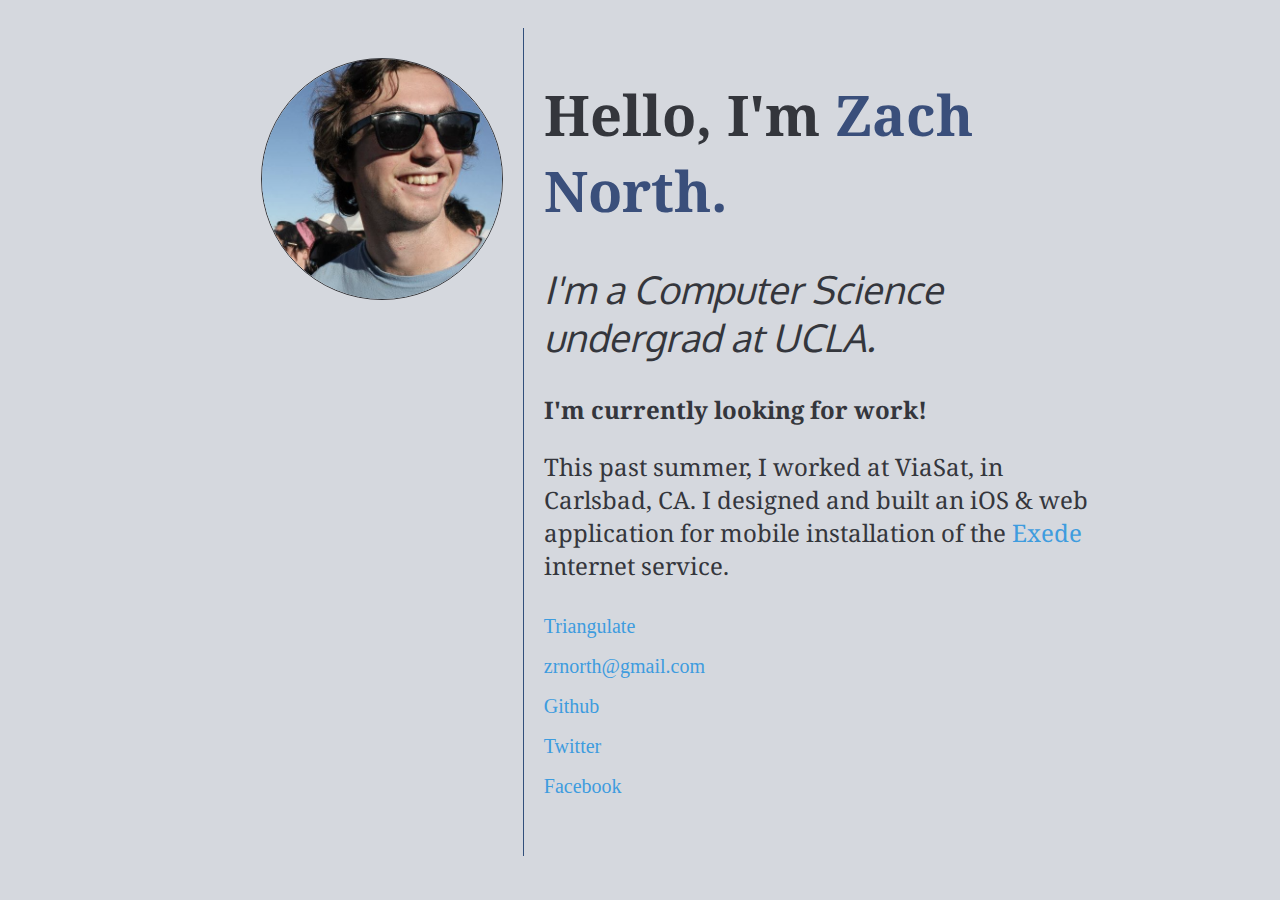
==== index.html @ e77fc56d "forgot a <br>" ====
<DOCTYPE html>
<head>
    <meta charset="utf-8">
    <meta name="viewport" content="width=device-width, initial-scale=1.0">
    <meta name="description" content="">
    <link href='http://fonts.googleapis.com/css?family=Noto+Serif|Oxygen' rel='stylesheet' type='text/css'>
    <link rel="stylesheet" href="style.css">
    <title>Zach North</title>

</head>
<body>
    <div id="image" class="content">
        <img src="profile.jpg" />
    </div>

    <div id="info" class="content">
        <h1>Hello, I'm <span class="name">Zach North.</span></h1>
        <h2>I'm a Computer Science undergrad at UCLA.</h2>

        <h3><strong>I'm currently looking for work!</strong></h3>

        <h3>This past summer, I worked at ViaSat, in Carlsbad, CA. I designed and built an iOS & web application for mobile installation of the <a href="http://www.exede.com/">Exede</a> internet service.
        </h3>
        <p>
            <a href="https://play.google.com/store/apps/details?id=io.zrn.tri&hl=en">Triangulate</a><br>
            <a href="mailto:zrnorth@gmail.com">zrnorth@gmail.com</a><br>
            <a href="http://www.github.com/zrnorth">Github</a><br>
            <a href="http://www.twitter.com/zrnorth">Twitter</a><br>
            <a href="http://www.facebook.com/zrnorth">Facebook</a><br>
        </p>
    </div>
</body>
</html>
---- style.css ----
body {
    min-width: 1135px;
    background-color: #d5d8de;
    color: #34363c;
    font-family:  'Noto Serif', sans-serif;
}

.content{
    float: left;
}

#image {
    background-color: white;
    border: 1px solid #34363c;
    width: 240px;
    height: 240px;
    border-radius:50%; 
    margin: 50px 20px 20px 20%;
    overflow: hidden;

    /* grayscale */
    -webkit-filter: grayscale(0.3); /* chrome, safari */
}

#image img {
    max-width: 100%;
    max-height: 100%;
}

#info {
    margin-top: 20px;
    border-left: 1px solid #314f7b;
    width: 45%;
    padding: 10px 10% 30px 20px;
}

h1 { 
    font-size: 56px;
}

.name { 
    color: #3a4f7b;
}

h2 {
    font-family: 'Oxygen', sans-serif;
    font-size: 38px;
    font-weight: 400;
    font-style: italic;
}

h3 {
    font-size: 24px;
    font-weight: 400;
    font-style: normal;
}


p {
    font-family: serif;
    font-size: 20px;
    line-height: 2em;
}

a {
    text-decoration: none;
    color: #3e9cde;
}

a:hover {
    background-color: #0872be;
}
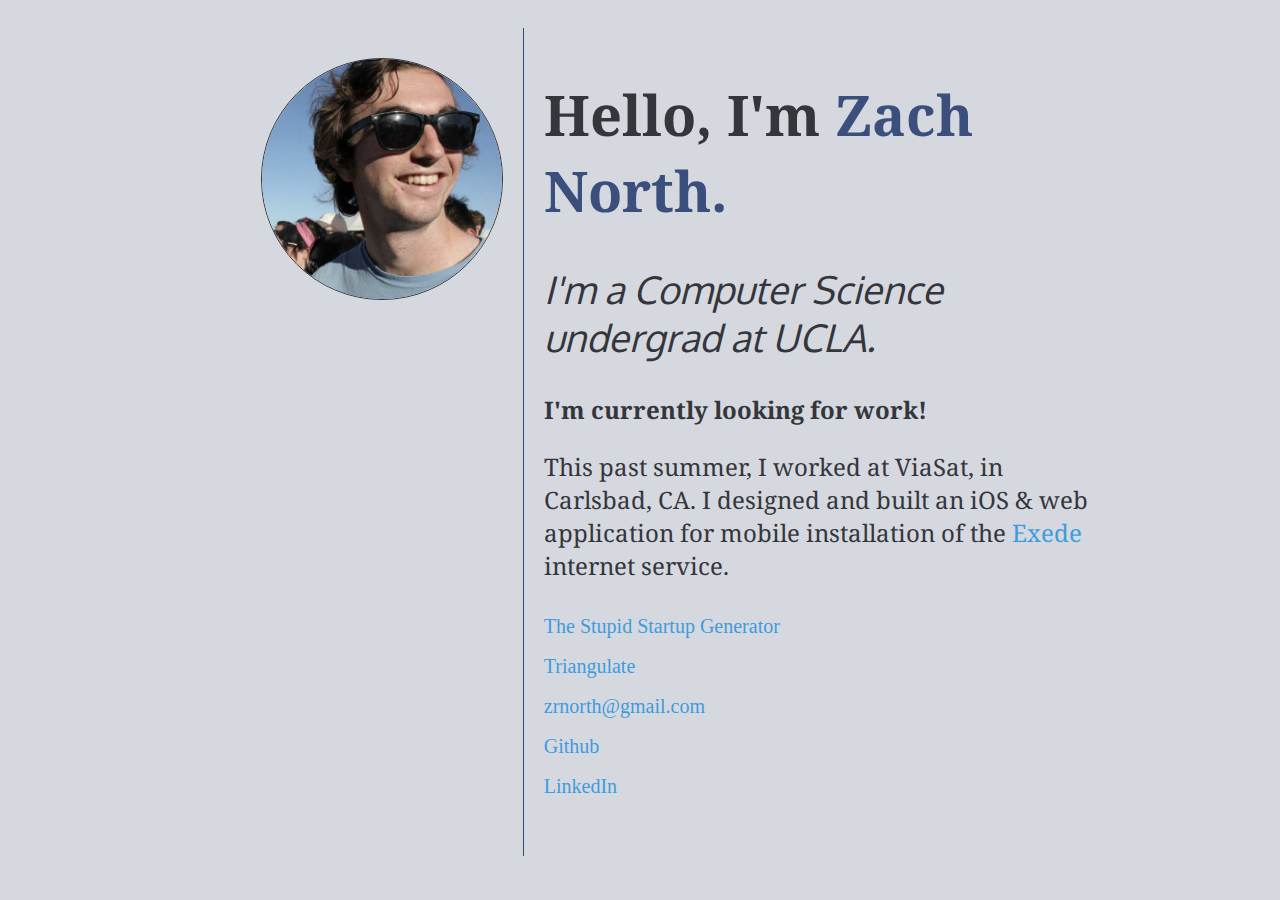
==== commit 7300c287: "updated link to stupid startup gen" ====
--- a/index.html
+++ b/index.html
@@ -22,11 +22,11 @@
         <h3>This past summer, I worked at ViaSat, in Carlsbad, CA. I designed and built an iOS & web application for mobile installation of the <a href="http://www.exede.com/">Exede</a> internet service.
         </h3>
         <p>
+            <a href="./projects/startups.html">The Stupid Startup Generator</a><br>
             <a href="https://play.google.com/store/apps/details?id=io.zrn.tri&hl=en">Triangulate</a><br>
             <a href="mailto:zrnorth@gmail.com">zrnorth@gmail.com</a><br>
             <a href="http://www.github.com/zrnorth">Github</a><br>
-            <a href="http://www.twitter.com/zrnorth">Twitter</a><br>
-            <a href="http://www.facebook.com/zrnorth">Facebook</a><br>
+            <a href="http://www.linkedin.com/pub/zach-north/83/8a9/16b">LinkedIn</a><br>
         </p>
     </div>
 </body>
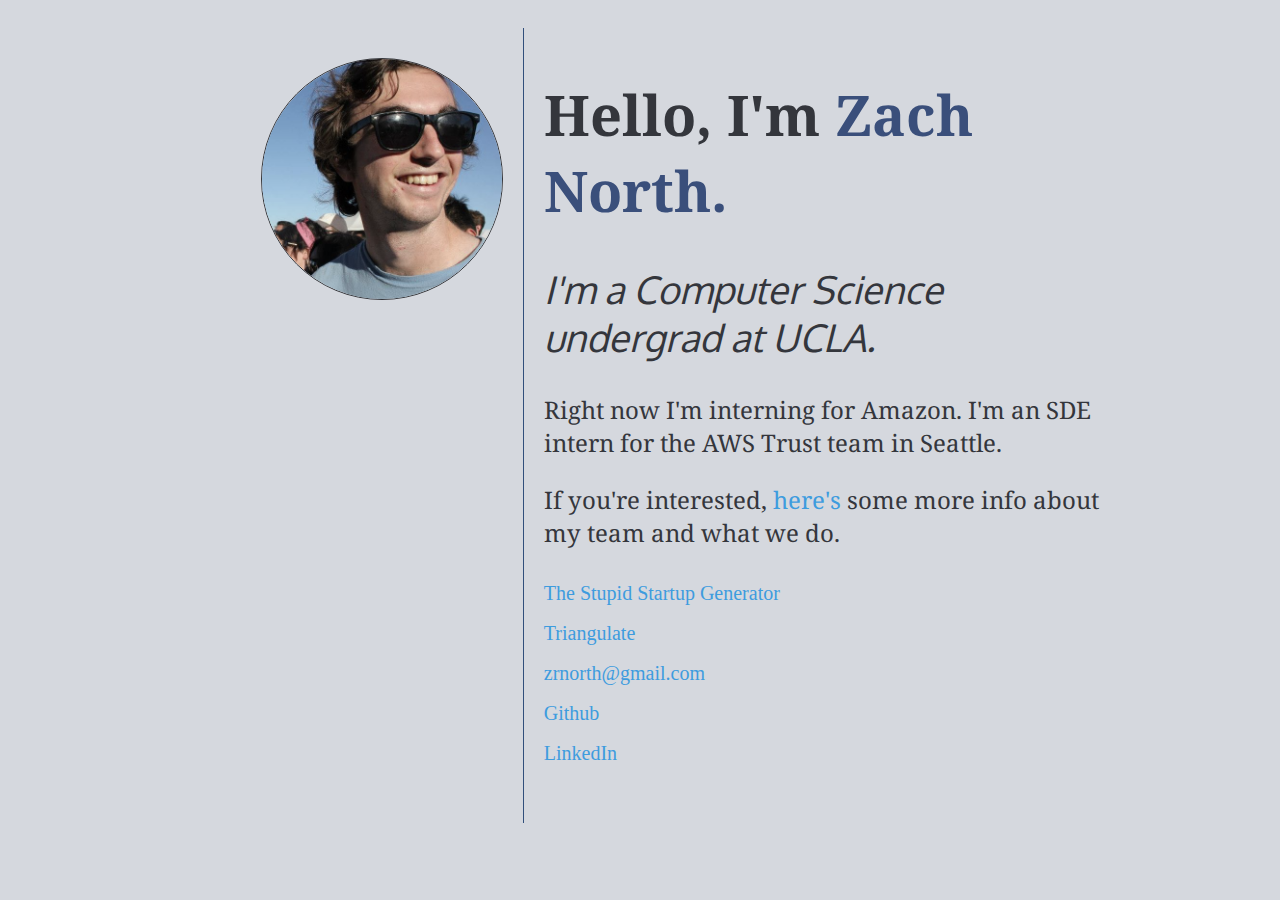
==== commit 92e67656: "updates for current day. what a world" ====
--- a/index.html
+++ b/index.html
@@ -1,4 +1,4 @@
-<DOCTYPE html>
+<!DOCTYPE html>
 <head>
     <meta charset="utf-8">
     <meta name="viewport" content="width=device-width, initial-scale=1.0">
@@ -17,10 +17,9 @@
         <h1>Hello, I'm <span class="name">Zach North.</span></h1>
         <h2>I'm a Computer Science undergrad at UCLA.</h2>
 
-        <h3><strong>I'm currently looking for work!</strong></h3>
+        <h3>Right now I'm interning for Amazon. I'm an SDE intern for the AWS Trust team in Seattle.</h3>
+        <h3>If you're interested, <a href="http://aws.amazon.com/security/">here's</a> some more info about my team and what we do.</h3>
 
-        <h3>This past summer, I worked at ViaSat, in Carlsbad, CA. I designed and built an iOS & web application for mobile installation of the <a href="http://www.exede.com/">Exede</a> internet service.
-        </h3>
         <p>
             <a href="./projects/startups.html">The Stupid Startup Generator</a><br>
             <a href="https://play.google.com/store/apps/details?id=io.zrn.tri&hl=en">Triangulate</a><br>
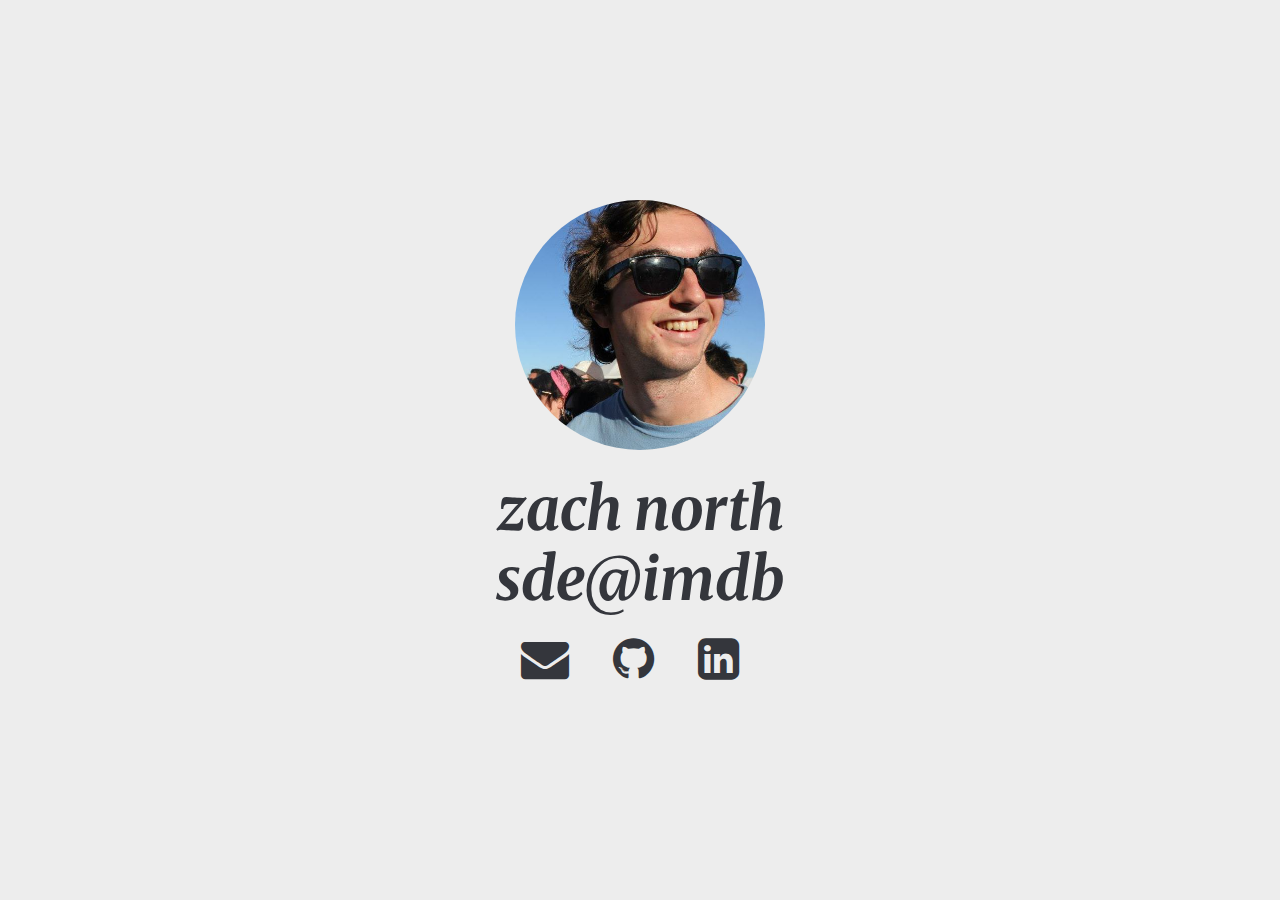
==== commit 239e5a8b: "updated with newest job ;)" ====
--- a/index.html
+++ b/index.html
@@ -1,32 +1,30 @@
 <!DOCTYPE html>
-<head>
+<html lang="en">
+  <head>
     <meta charset="utf-8">
-    <meta name="viewport" content="width=device-width, initial-scale=1.0">
     <meta name="description" content="">
-    <link href='http://fonts.googleapis.com/css?family=Noto+Serif|Oxygen' rel='stylesheet' type='text/css'>
+    <meta name="viewport" content="width=device-width">
+    <link href='http://fonts.googleapis.com/css?family=Merriweather:700italic' rel='stylesheet' type='text/css'>
+    <link href="http://maxcdn.bootstrapcdn.com/font-awesome/4.2.0/css/font-awesome.min.css" rel="stylesheet">
     <link rel="stylesheet" href="style.css">
     <title>Zach North</title>
-
-</head>
-<body>
-    <div id="image" class="content">
-        <img src="profile.jpg" />
+  </head>
+  <body>
+    <div id="content" class="center-div">
+      <img src="profile.jpg" alt="me"></img>
+      <h1>zach north</h1>
+      <h1>sde@imdb</h1>
+      <div class="icons">
+        <a href="mailto:zrnorth@gmail.com" class="mail">
+          <i class="fa fa-envelope fa-3x"></i>
+        </a>
+        <a href="http://www.github.com/zrnorth" class="github">
+          <i class="fa fa-github fa-3x"></i>
+        </a>
+        <a href="https://www.linkedin.com/in/zrnorth" class="linkedin">
+          <i class="fa fa-linkedin-square fa-3x"></i>
+        </a>
+      </div>
     </div>
-
-    <div id="info" class="content">
-        <h1>Hello, I'm <span class="name">Zach North.</span></h1>
-        <h2>I'm a Computer Science undergrad at UCLA.</h2>
-
-        <h3>Right now I'm interning for Amazon. I'm an SDE intern for the AWS Trust team in Seattle.</h3>
-        <h3>If you're interested, <a href="http://aws.amazon.com/security/">here's</a> some more info about my team and what we do.</h3>
-
-        <p>
-            <a href="./projects/startups.html">The Stupid Startup Generator</a><br>
-            <a href="https://play.google.com/store/apps/details?id=io.zrn.tri&hl=en">Triangulate</a><br>
-            <a href="mailto:zrnorth@gmail.com">zrnorth@gmail.com</a><br>
-            <a href="http://www.github.com/zrnorth">Github</a><br>
-            <a href="http://www.linkedin.com/pub/zach-north/83/8a9/16b">LinkedIn</a><br>
-        </p>
-    </div>
-</body>
+  </body>
 </html>
--- a/style.css
+++ b/style.css
@@ -1,73 +1,67 @@
 body {
-    min-width: 1135px;
-    background-color: #d5d8de;
+    background-color: #EDEDED;
     color: #34363c;
-    font-family:  'Noto Serif', sans-serif;
-}
-
-.content{
-    float: left;
-}
-
-#image {
-    background-color: white;
-    border: 1px solid #34363c;
-    width: 240px;
-    height: 240px;
-    border-radius:50%; 
-    margin: 50px 20px 20px 20%;
-    overflow: hidden;
-
-    /* grayscale */
-    -webkit-filter: grayscale(0.3); /* chrome, safari */
-}
-
-#image img {
-    max-width: 100%;
-    max-height: 100%;
-}
-
-#info {
-    margin-top: 20px;
-    border-left: 1px solid #314f7b;
-    width: 45%;
-    padding: 10px 10% 30px 20px;
+    font-family: 'Merriweather', sans-serif;
+    font-style: italic;
+    text-align: center;
 }
 
 h1 { 
-    font-size: 56px;
+    font-size: 60px;
+    line-height: 30px;
 }
 
-.name { 
-    color: #3a4f7b;
+.center-div {
+    position: absolute;
+    margin: auto;
+    top: 0;
+    bottom: 0;
+    left: 0;
+    right: 0;
+    width: 400px;
+    height: 500px;
 }
 
-h2 {
-    font-family: 'Oxygen', sans-serif;
-    font-size: 38px;
-    font-weight: 400;
-    font-style: italic;
+img {
+    position: relative;
+    width: 250px;
+    height: 250px;
+    border-radius:50%; 
+    overflow: hidden;
 }
 
-h3 {
-    font-size: 24px;
-    font-weight: 400;
-    font-style: normal;
-}
-
-
-p {
-    font-family: serif;
-    font-size: 20px;
-    line-height: 2em;
+.icons {
+    letter-spacing: 20px;
 }
 
 a {
     text-decoration: none;
-    color: #3e9cde;
 }
 
-a:hover {
-    background-color: #0872be;
+a:link {
+    color: #34363c;
+}
+a:visited {
+    color: #34363c;
 }
 
+.mail:hover {
+    color: #3A6CE8;
+}
+
+.github:hover {
+    color: #4DAFFF;
+}
+
+.linkedin:hover {
+    color: #3AC8E8;
+}
+
+/*
+a:hover {
+    color: #006A6B;
+}*/
+
+
+
+
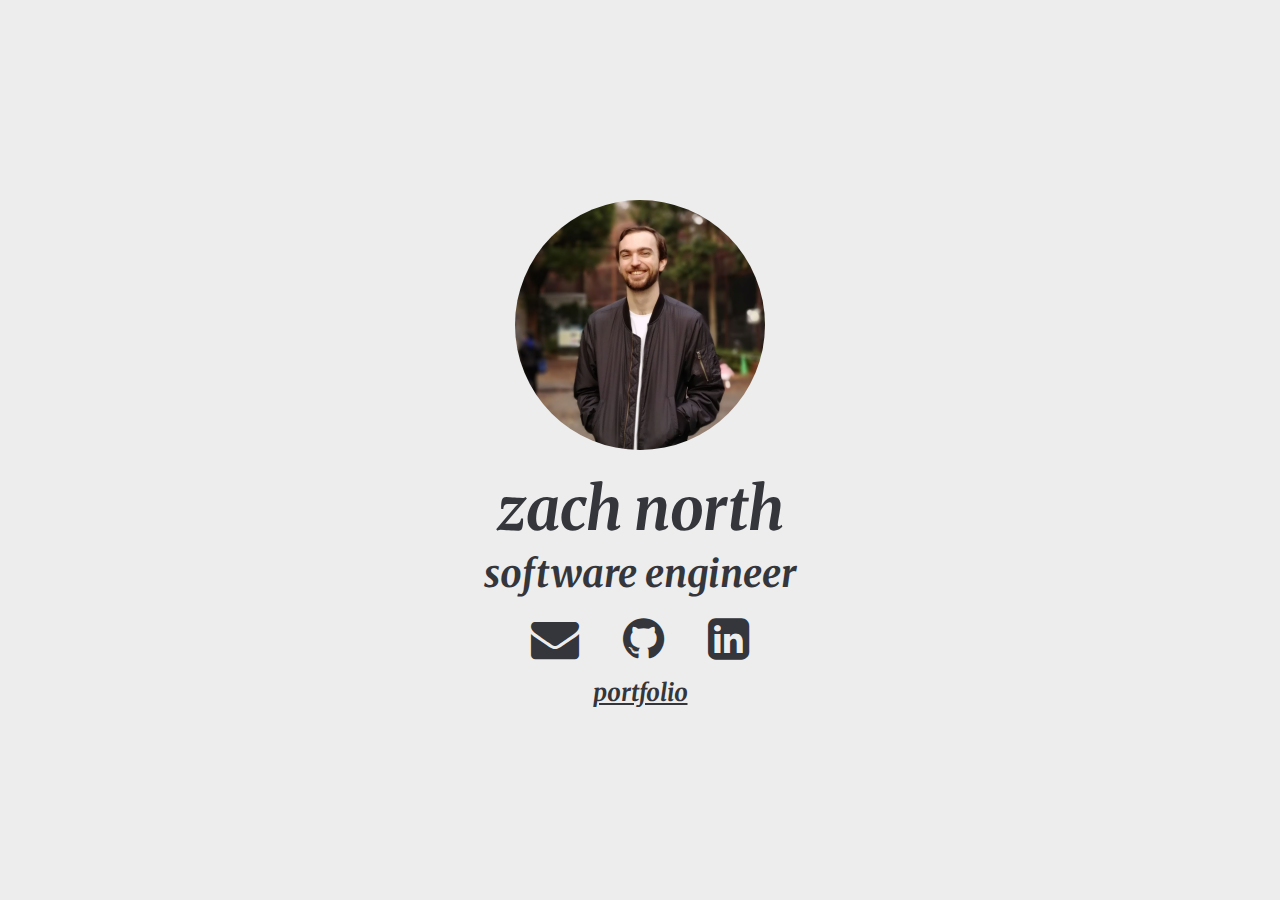
==== commit fcdcd06e: "updated with portfolio page" ====
--- a/index.html
+++ b/index.html
@@ -10,10 +10,10 @@
     <title>Zach North</title>
   </head>
   <body>
-    <div id="content" class="center-div">
+    <div class="center-div index">
       <img src="profile.jpg" alt="me"></img>
       <h1>zach north</h1>
-      <h1>sde@imdb</h1>
+      <h2>software engineer</h2>
       <div class="icons">
         <a href="mailto:zrnorth@gmail.com" class="mail">
           <i class="fa fa-envelope fa-3x"></i>
@@ -25,6 +25,7 @@
           <i class="fa fa-linkedin-square fa-3x"></i>
         </a>
       </div>
+      <h3><a class="portfolio-link" href="portfolio.html">portfolio</a></h3>
     </div>
   </body>
 </html>
--- a/style.css
+++ b/style.css
@@ -1,67 +1,110 @@
+/* defaults */
 body {
-    background-color: #EDEDED;
-    color: #34363c;
-    font-family: 'Merriweather', sans-serif;
-    font-style: italic;
-    text-align: center;
+  background-color: #ededed;
+  color: #34363c;
+  font-family: "Merriweather", sans-serif;
+  font-style: italic;
+  text-align: center;
 }
 
-h1 { 
-    font-size: 60px;
-    line-height: 30px;
+h1 {
+  font-size: 60px;
+  line-height: 30px;
+}
+
+h2 {
+  font-size: 38px;
+  line-height: 19px;
+}
+
+h3 {
+  font-size: 24px;
+  line-height: 12px;
+}
+
+h4 {
+  font-size: 16px;
+  line-height: 8px;
+}
+
+img {
+  position: relative;
+  width: 250px;
+  height: 250px;
+  border-radius: 50%;
+  overflow: hidden;
+}
+
+img.square-img {
+  border-radius: 0;
+}
+
+a:link {
+  color: #34363c;
+}
+
+a:visited {
+  color: #34363c;
 }
 
 .center-div {
-    position: absolute;
-    margin: auto;
-    top: 0;
-    bottom: 0;
-    left: 0;
-    right: 0;
-    width: 400px;
-    height: 500px;
+  position: absolute;
+  margin: 0 auto;
+  top: 0;
+  bottom: 0;
+  left: 0;
+  right: 0;
+  width: 400px;
 }
 
-img {
-    position: relative;
-    width: 250px;
-    height: 250px;
-    border-radius:50%; 
-    overflow: hidden;
+/* icons */
+.icons a.github,
+.icons a.linkedin,
+.icons a.mail {
+  text-decoration: none;
 }
 
-.icons {
-    letter-spacing: 20px;
+.icons .mail {
+  margin-right: 40px;
 }
 
-a {
-    text-decoration: none;
+.icons .linkedin {
+  margin-left: 40px;
 }
 
-a:link {
-    color: #34363c;
-}
-a:visited {
-    color: #34363c;
+.icons .mail:hover {
+  color: #3a6ce8;
 }
 
-.mail:hover {
-    color: #3A6CE8;
+a:hover,
+.icons .github:hover {
+  color: #4dafff;
 }
 
-.github:hover {
-    color: #4DAFFF;
+.icons .linkedin:hover {
+  color: #3ac8e8;
 }
 
-.linkedin:hover {
-    color: #3AC8E8;
+/* styles for index page */
+.index {
+  height: 500px;
+  margin: auto;
 }
 
-/*
-a:hover {
-    color: #006A6B;
-}*/
+/* styles for portfolio page */
 
+.portfolio {
+  margin: 0 auto;
+}
 
+.portfolio h1,
+.portfolio h2,
+.portfolio h3,
+.portfolio hr {
+  margin-top: 50px;
+}
 
-
+.portfolio .icons {
+  margin-top: 50px;
+  margin-bottom: 50px;
+}
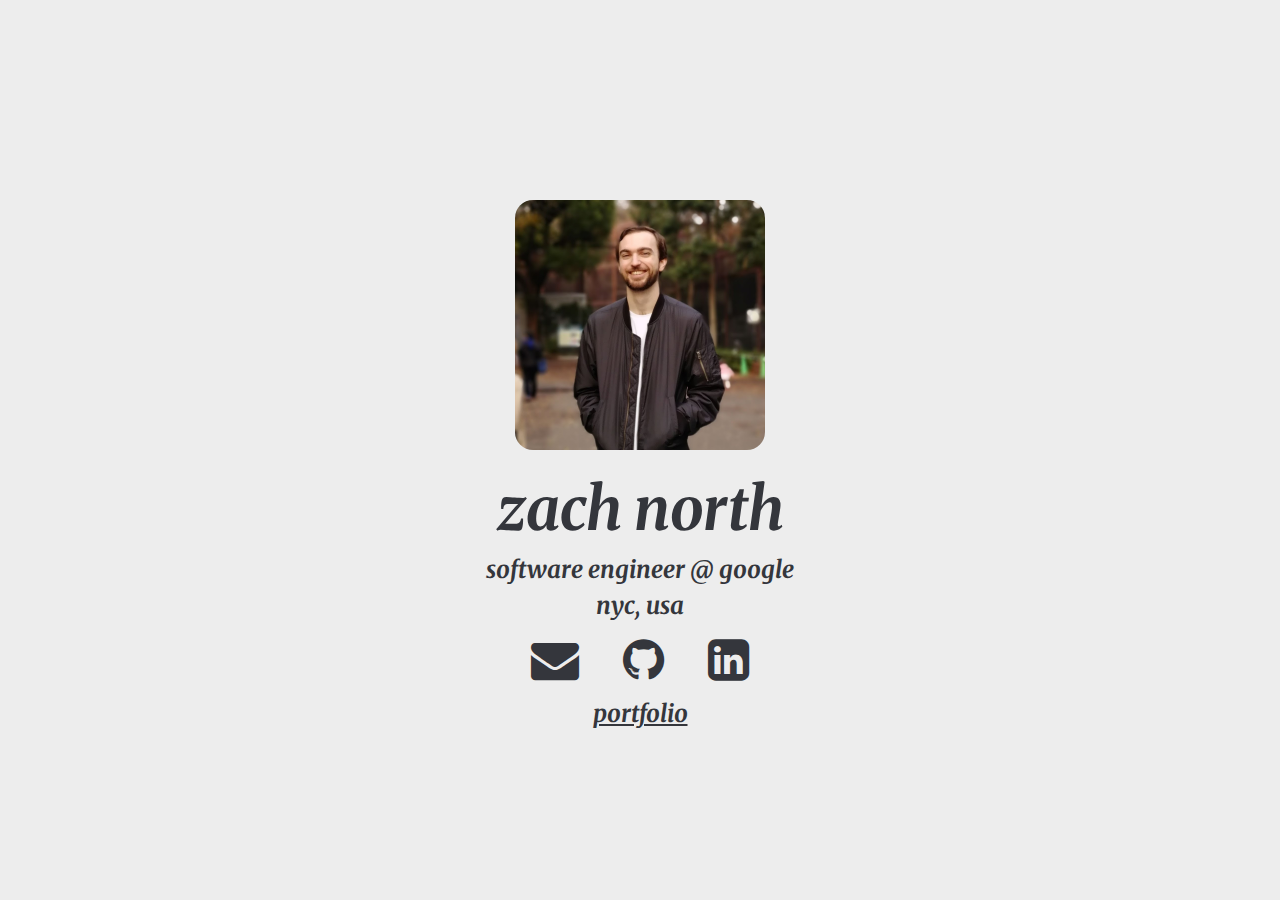
==== commit 41c6a87f: "Updating site for 2022" ====
--- a/index.html
+++ b/index.html
@@ -1,31 +1,35 @@
 <!DOCTYPE html>
 <html lang="en">
-  <head>
-    <meta charset="utf-8">
-    <meta name="description" content="">
-    <meta name="viewport" content="width=device-width">
-    <link href='http://fonts.googleapis.com/css?family=Merriweather:700italic' rel='stylesheet' type='text/css'>
-    <link href="http://maxcdn.bootstrapcdn.com/font-awesome/4.2.0/css/font-awesome.min.css" rel="stylesheet">
-    <link rel="stylesheet" href="style.css">
-    <title>Zach North</title>
-  </head>
-  <body>
-    <div class="center-div index">
-      <img src="profile.jpg" alt="me"></img>
-      <h1>zach north</h1>
-      <h2>software engineer</h2>
-      <div class="icons">
-        <a href="mailto:zrnorth@gmail.com" class="mail">
-          <i class="fa fa-envelope fa-3x"></i>
-        </a>
-        <a href="http://www.github.com/zrnorth" class="github">
-          <i class="fa fa-github fa-3x"></i>
-        </a>
-        <a href="https://www.linkedin.com/in/zrnorth" class="linkedin">
-          <i class="fa fa-linkedin-square fa-3x"></i>
-        </a>
-      </div>
-      <h3><a class="portfolio-link" href="portfolio.html">portfolio</a></h3>
+
+<head>
+  <meta charset="utf-8">
+  <meta name="description" content="">
+  <meta name="viewport" content="width=device-width">
+  <link href='http://fonts.googleapis.com/css?family=Merriweather:700italic' rel='stylesheet' type='text/css'>
+  <link href="http://maxcdn.bootstrapcdn.com/font-awesome/4.2.0/css/font-awesome.min.css" rel="stylesheet">
+  <link rel="stylesheet" href="style.css">
+  <title>Zach North</title>
+</head>
+
+<body>
+  <div class="center-div index">
+    <img src="photos/profile.jpg" alt="me"></img>
+    <h1>zach north</h1>
+    <h3>software engineer @ google</h3>
+    <h3>nyc, usa</h3>
+    <div class="icons">
+      <a href="mailto:zrnorth@gmail.com" class="mail">
+        <i class="fa fa-envelope fa-3x"></i>
+      </a>
+      <a href="http://www.github.com/zrnorth" class="github">
+        <i class="fa fa-github fa-3x"></i>
+      </a>
+      <a href="https://www.linkedin.com/in/zrnorth" class="linkedin">
+        <i class="fa fa-linkedin-square fa-3x"></i>
+      </a>
     </div>
-  </body>
-</html>
+    <h3><a class="portfolio-link" href="portfolio.html">portfolio</a></h3>
+  </div>
+</body>
+
+</html>--- a/style.css
+++ b/style.css
@@ -31,7 +31,7 @@
   position: relative;
   width: 250px;
   height: 250px;
-  border-radius: 50%;
+  border-radius: 18px;
   overflow: hidden;
 }
 
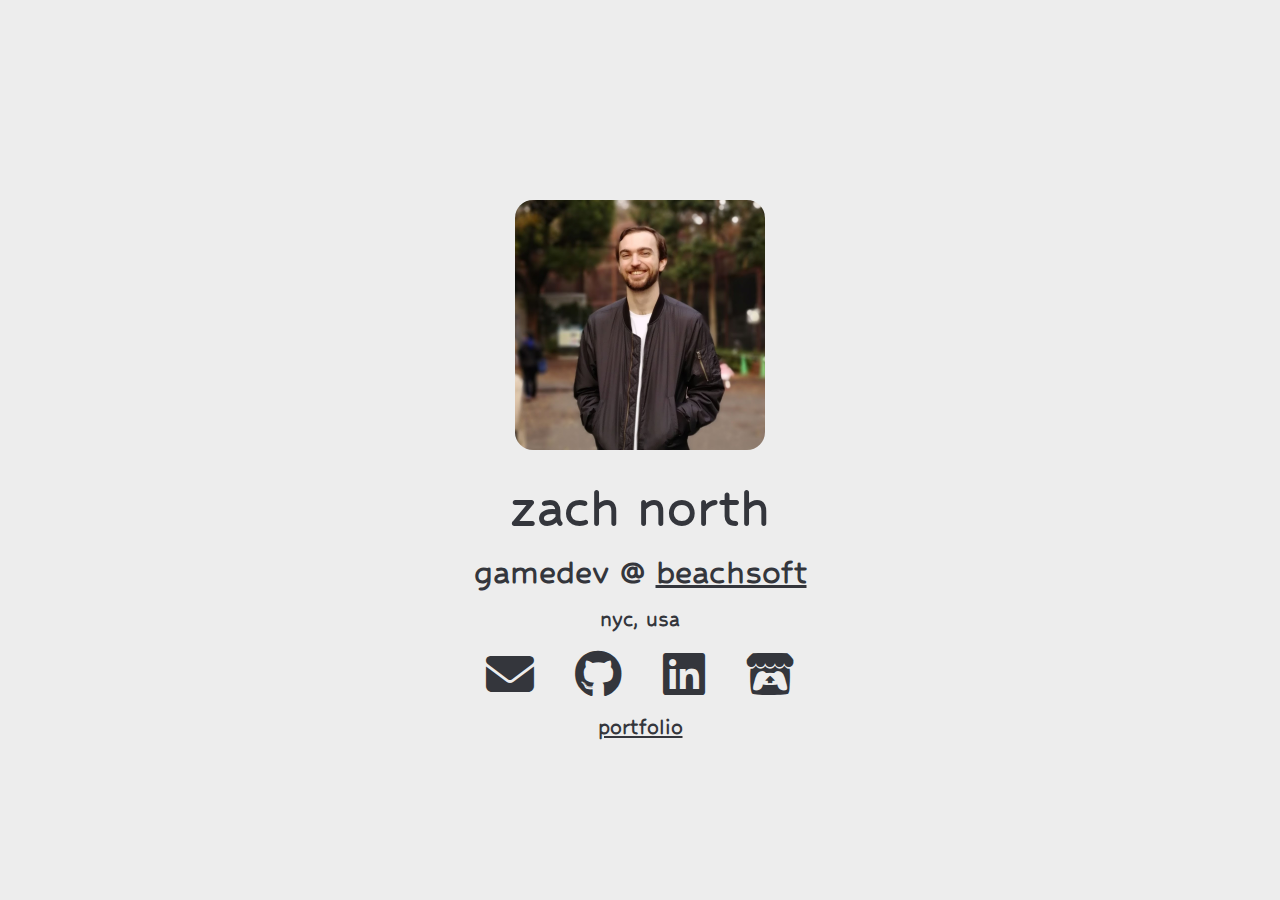
==== commit e55f7208: "Updated site to include beachsoft" ====
--- a/index.html
+++ b/index.html
@@ -5,8 +5,11 @@
   <meta charset="utf-8">
   <meta name="description" content="">
   <meta name="viewport" content="width=device-width">
-  <link href='http://fonts.googleapis.com/css?family=Merriweather:700italic' rel='stylesheet' type='text/css'>
-  <link href="http://maxcdn.bootstrapcdn.com/font-awesome/4.2.0/css/font-awesome.min.css" rel="stylesheet">
+  <link rel="preconnect" href="https://fonts.googleapis.com">
+  <link rel="preconnect" href="https://fonts.gstatic.com" crossorigin>
+  <link href="https://fonts.googleapis.com/css2?family=Hubballi&display=swap" rel="stylesheet">
+  <link rel="stylesheet"
+        href="https://cdnjs.cloudflare.com/ajax/libs/font-awesome/6.4.0/css/all.min.css">
   <link rel="stylesheet" href="style.css">
   <title>Zach North</title>
 </head>
@@ -15,17 +18,20 @@
   <div class="center-div index">
     <img src="photos/profile.jpg" alt="me"></img>
     <h1>zach north</h1>
-    <h3>software engineer @ google</h3>
+    <h2>gamedev @ <a href="https://beachsoft.us">beachsoft</a></h2>
     <h3>nyc, usa</h3>
     <div class="icons">
       <a href="mailto:zrnorth@gmail.com" class="mail">
-        <i class="fa fa-envelope fa-3x"></i>
+        <i class="fa-solid fa-envelope fa-3x"></i>
       </a>
       <a href="http://www.github.com/zrnorth" class="github">
-        <i class="fa fa-github fa-3x"></i>
+        <i class="fa-brands fa-github fa-3x"></i>
       </a>
       <a href="https://www.linkedin.com/in/zrnorth" class="linkedin">
-        <i class="fa fa-linkedin-square fa-3x"></i>
+        <i class="fa-brands fa-linkedin fa-3x"></i>
+      </a>
+      <a href="https://zrnorth.itch.io/" class="itch">
+        <i class="fa-brands fa-itch-io fa-3x"></i>
       </a>
     </div>
     <h3><a class="portfolio-link" href="portfolio.html">portfolio</a></h3>
--- a/style.css
+++ b/style.css
@@ -2,8 +2,7 @@
 body {
   background-color: #ededed;
   color: #34363c;
-  font-family: "Merriweather", sans-serif;
-  font-style: italic;
+  font-family: "Hubballi", sans-serif;
   text-align: center;
 }
 
@@ -25,6 +24,11 @@
 h4 {
   font-size: 16px;
   line-height: 8px;
+}
+
+p {
+  font-size: 24px;
+  line-height: 24px;
 }
 
 img {
@@ -60,16 +64,24 @@
 /* icons */
 .icons a.github,
 .icons a.linkedin,
+.icons a.itch,
 .icons a.mail {
   text-decoration: none;
 }
 
 .icons .mail {
-  margin-right: 40px;
+  margin-right: 36px;
+}
+.icons .github {
+  margin-right: 18px;
 }
 
 .icons .linkedin {
-  margin-left: 40px;
+  margin-left: 18px;
+}
+
+.icons .itch {
+  margin-left: 36px;
 }
 
 .icons .mail:hover {
